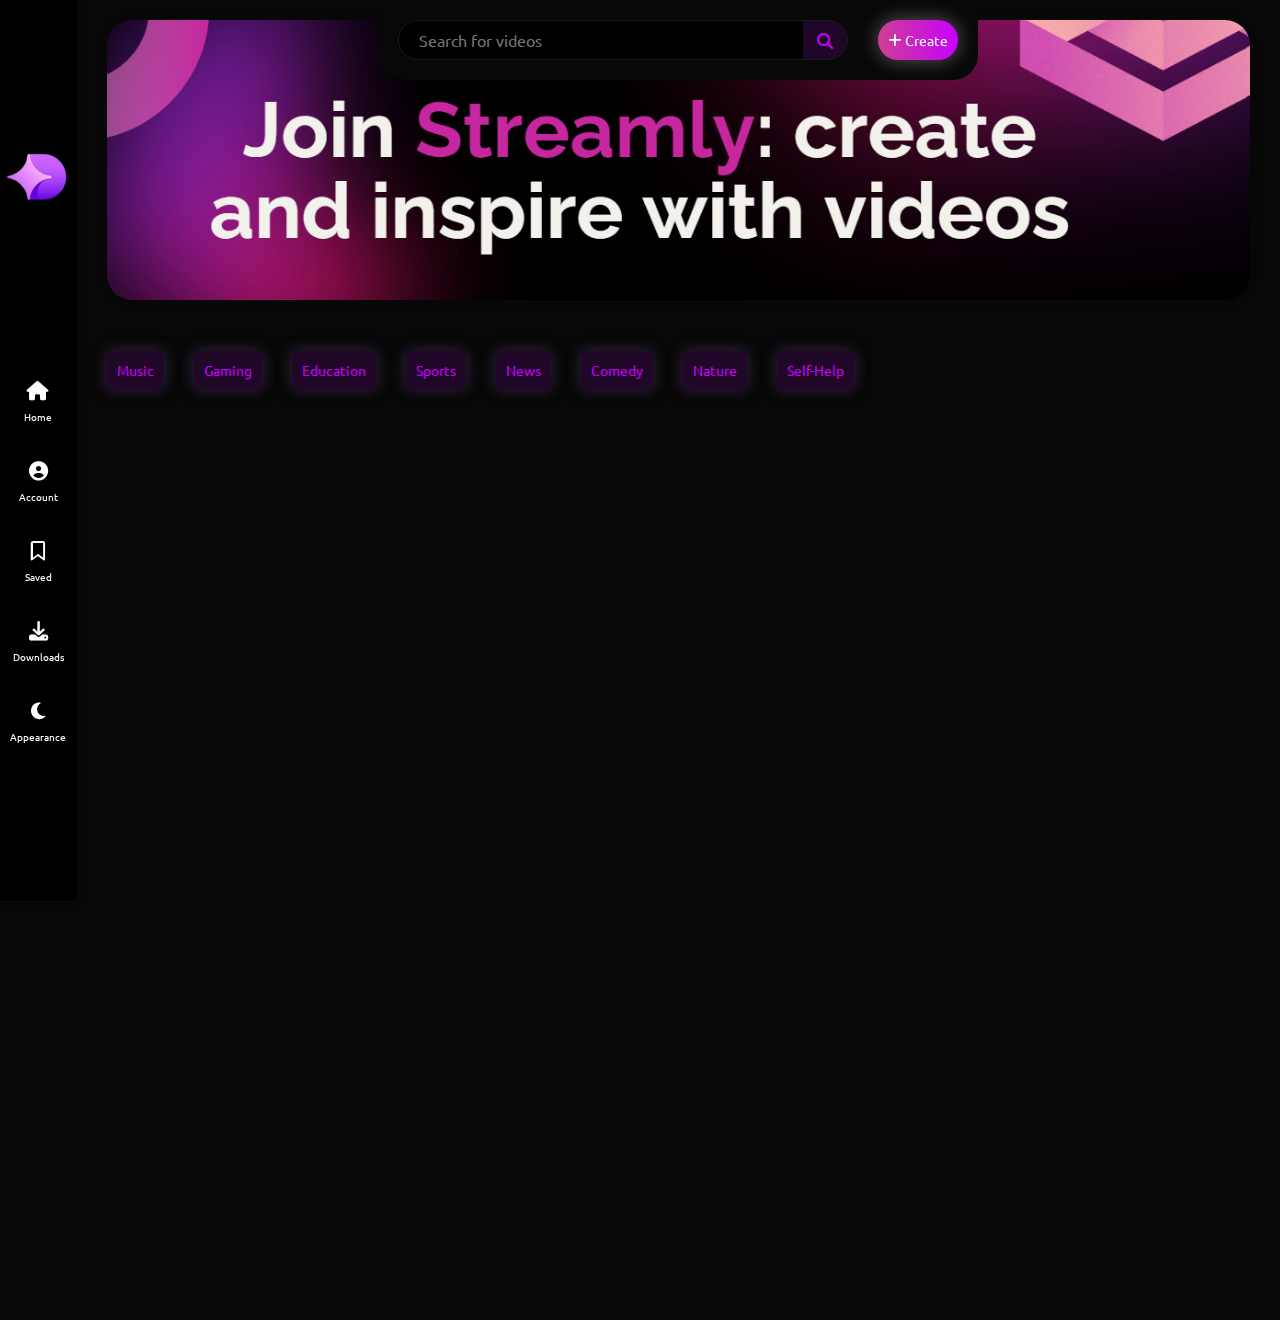
==== index.html @ 05c70534 "Updated CSS and fixed duplicates" ====
<!DOCTYPE html>
<html lang="en">
<head>
    <meta charset="UTF-8">
    <meta name="viewport" content="width=device-width, initial-scale=1.0">
    <link rel="stylesheet" href="streamly.css">
    <link rel="stylesheet" href="https://cdnjs.cloudflare.com/ajax/libs/font-awesome/6.7.2/css/all.min.css" integrity="sha512-Evv84Mr4kqVGRNSgIGL/F/aIDqQb7xQ2vcrdIwxfjThSH8CSR7PBEakCr51Ck+w+/U6swU2Im1vVX0SVk9ABhg==" crossorigin="anonymous" referrerpolicy="no-referrer" />
    <link rel="preconnect" href="https://fonts.googleapis.com">
<link rel="preconnect" href="https://fonts.gstatic.com" crossorigin>
<link href="https://fonts.googleapis.com/css2?family=Inconsolata:wght@200..900&family=Roboto+Condensed:ital,wght@0,100..900;1,100..900&family=Ubuntu:ital,wght@0,300;0,400;0,500;0,700;1,300;1,400;1,500;1,700&display=swap" rel="stylesheet">
    <title>Streamly</title>
</head>
<body>
    <section id="sidebar">
       <figure style="color:white"><div id="logo"> </div></figure>
       <div class="sidebarBtnContainer">
        <button class="sidebarBtn"><i class="fa-solid fa-house sidebarIcon"></i><div>Home</div></button>
        <button class="sidebarBtn"><i class="fa-solid fa-circle-user sidebarIcon"></i><div>Account</div></button>
        <button class="sidebarBtn"><i class="fa-regular fa-bookmark sidebarIcon"></i><div>Saved</div></button>
        <button class="sidebarBtn"><i class="fa-solid fa-download sidebarIcon"></i><div>Downloads</div></button>
        <button class="sidebarBtn" onclick="toggleMode()"><i class="fa-solid fa-moon sidebarIcon"></i><div>Appearance</div></button>
       </div>
    </section>

    <content>
       <section id="searchbarCreateSection"> 
           <section id="searchbarSection">
               <input type="text" placeholder="Search for videos">
               <button>
                   <i class="fa-solid fa-magnifying-glass"></i>
               </button>
           </section>

           <button id="createBtn" onclick="addVideo()"><i class="fa-solid fa-plus"></i> Create</button>
       </section>

       <section id="adboardSection">
         <div id="adboardOuter">
         </div>
       </section>

       <section id="filter">
         <button>Music</button>
         <button>Gaming</button>
         <button>Education</button>
         <button>Sports</button>
         <button>News</button>
         <button>Comedy</button>
         <button>Nature</button>
         <button>Self-Help</button>
       </section>

       <section id="mainVideoContainer">
               
       </section>
    </content>
<script src="streamly.js"></script>
</body>
---- streamly.css ----
*{
    box-sizing:border-box;
    margin:0;
    padding:0;
    font-family: "Ubuntu", serif;
}

:root {
    --darkerAccent: black;
    --lighterAccent:#080808;
    --border:#1b1b1b;
    --lightPurple:#c800ff;
    --darkPurple:#d000ff20;
    --pink:#cd4092;
    --text:white;
    --sideBarWidthPer:6%;
    --sideBarWidthPix:60px;
    --shadowHintPurple:#754d9806;
  }

.lightTheme{
    --darkerAccent: rgb(248, 246, 243);
    --lighterAccent: #fffdf9;
    --border: #cccccc;
    --lightPurple:#c800ff;
    --darkPurple:#d000ff20;
    --pink:#cd4092;
    --text:#636363;
    --shadowHintPurple:#754d9867;
  }


body{
    height: fit-content;
    width:100vw;
    min-height: 100vh;
    overflow-x: hidden;
    background-color: var(--lighterAccent);
    display: flex;
}

body::-webkit-scrollbar {
    width: 12px;
  }
  
  body::-webkit-scrollbar-track {
    background: var(--border); 
  }
  
  body::-webkit-scrollbar-thumb {
    background: #555;
    border-radius: 6px; 
  }

#sidebar{
    min-width: var(--sideBarWidthPix);
    position: fixed;
    z-index: 2;
    height: 100vh;
    width: var(--sideBarWidthPer);
    background-color: var(--darkerAccent);
    display: flex;
    flex-direction: column;
    align-items: center;
    justify-content: space-evenly;
    box-shadow: 0px 0px 15px var(--shadowHintPurple);
}



.sidebarBtn{
    color: var(--text);
    background-color: var(--darkerAccent);
    font-size: 0.6rem;
    font-family: "Ubuntu", serif;
    border: none;
    width: 80%;
    height: 60px;
    padding:5px 0px;
    border-radius: 10px;
    transition: background-color 0.2s ease;
    margin-top: 20px;
}

.sidebarBtn:hover{
    opacity: 1;
    background-color: var(--lighterAccent);
}
figure{
    width: 100%;
    height:60px;
    display: flex;
    justify-content: center;
    
}

#logo{
    width: 90%;
    height: 100%;
    background-image: url("images/logo.png");
    background-repeat: no-repeat;
    background-size: contain;
}

.sidebarBtnContainer{
    display: flex;
    flex-direction: column;
    align-items: center;
    justify-content: center;
    width: 100%;
    height:fit-content
}
.sidebarIcon{
    font-size: 1.2rem;
    padding-bottom: 8px;
}

content{
    min-width: 800px;
    position: relative;
    display: flex;
    flex-direction: column;
    align-items: center;
    margin-left: var(--sideBarWidthPer);
    width: calc(100% - var(--sideBarWidthPer));
    min-height: 100vh;
    height: fit-content;
}

#searchbarCreateSection{
    display: flex;
    align-items: center;
    z-index: 3;
    position: fixed;
    display: flex; 
    height: 80px;
    width: fit-content;
    background-color: var(--lighterAccent);
    border-radius: 0px 0px 25px 25px;
    padding:20px;
}

#searchbarSection{
    display: flex;
    width: 450px;
    height: 40px;
    background-color: var(--lighterAccent);
    border: 1.5px solid var(--border);
    border-radius: 20px;
    overflow: hidden;
}

#searchbarSection input{
    height: 100%;
    width: 90%;
    outline: none;
    font-family: "Ubuntu", serif;
    background-color: transparent;
    border: none;
    padding: 0px 20px;
    font-size: 1rem;
    background-color: var(--darkerAccent);
    color: white;
}

#searchbarSection button{
    height: 100%;
    width: 10%;
    background-color: var(--darkPurple);
    border: none;
    color: var(--lightPurple);
    padding: 0px 10px;
    font-size: 1rem;
}

#createBtn{
    height: 100%;
    background-image: linear-gradient(to right,var(--pink),var(--lightPurple));
    color:white;
    margin-left: 30px;
    font-family: "Ubuntu", serif;
    font-size: 0.9rem;
    border-radius: 20px;
    padding:0px 10px;
    border: none;
    box-shadow:0px 0px 20px #ffffff55;
}

#adboardSection{
    display: flex;
    justify-content: center;
    width: 100%;
    background-color:var(--lighterAccent);
    height: 500px;
}


#adboardOuter{
    display: flex;
    justify-content: center;
    border-radius: 25px 25px 25px 25px;
    width: 100%;
    height: 100%;
    background-color: rgb(129, 129, 129); 
    background-image: url("images/advertise1.png");  
    background-repeat: no-repeat;
    background-size: cover;
    box-shadow: 0px 0px 15px var(--shadowHintPurple);
}

#adboardSection{
    display: flex;
    justify-content: center;
    width: 95%;
    padding: 20px 0px 0px 0px;
    height: 300px;
    background-color: var(--lighterAccent);
}

#filter{
 display: flex;
 align-items: center;
 padding: 0px 0px 0px 0px;
 width: 95%;
 margin-top: 40px;
 margin-bottom: 20px;
 height: 60px;
 background-color: var(--lighterAccent);
}

#filter button{
    font-size: 0.9rem;
    margin-right: 30px;
    padding: 10px;
    background-color: var(--darkPurple);
    border-radius: 5px;
    border: none;
    box-shadow: 0px 0px 15px rgba(117, 77, 152, 0.404);
    color: var(--lightPurple);

}

#mainVideoContainer{
    width: 95%;
    padding: 20px 0px 0px 0px;
    height:fit-content;min-height: 100vh;
    display: grid;
    grid-template-columns: 1fr 1fr 1fr;
    gap: 30px;  
    background-color: transparent;
}


.newVideo{
 background-color: white;
 height: 400px;
}


*{
    box-sizing:border-box;
    margin:0;
    padding:0;
    font-family: "Ubuntu", serif;
}
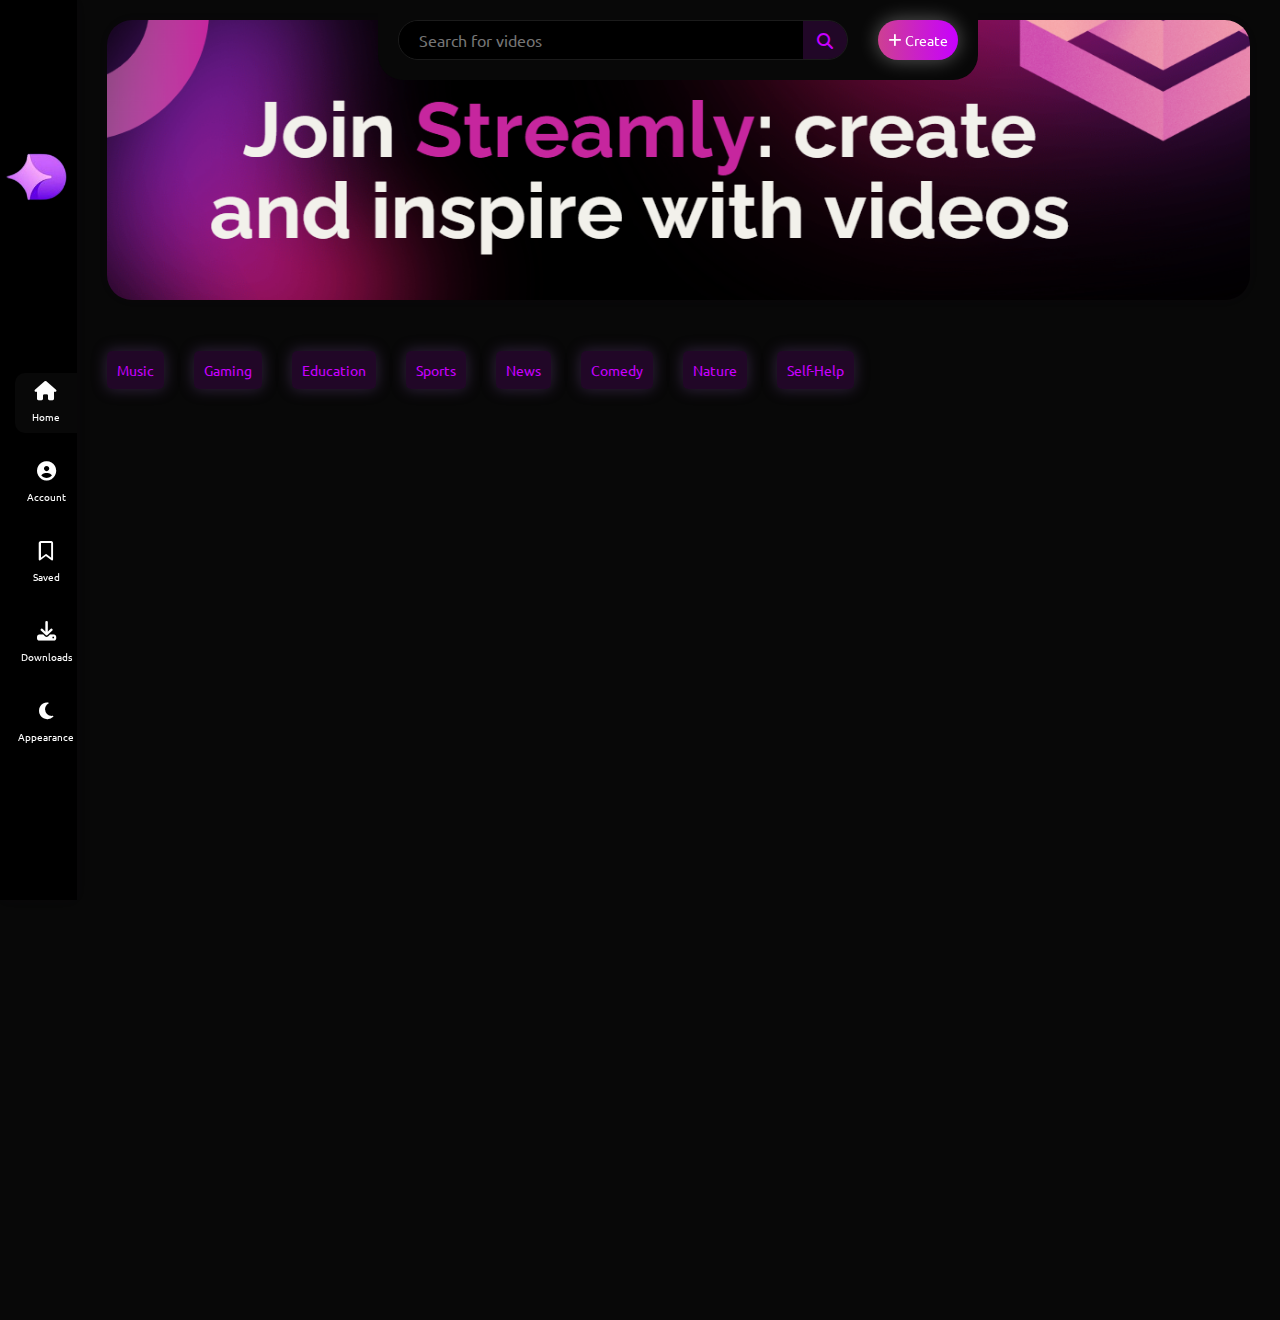
==== commit e019ba80: "minor css change" ====
--- a/index.html
+++ b/index.html
@@ -15,12 +15,11 @@
     <section id="sidebar">
        <figure style="color:white"><div id="logo"> </div></figure>
        <div class="sidebarBtnContainer">
-        <button class="sidebarBtn"><i class="fa-solid fa-house sidebarIcon"></i><div>Home</div></button>
-        <button class="sidebarBtn"><i class="fa-solid fa-circle-user sidebarIcon"></i><div>Account</div></button>
-        <button class="sidebarBtn"><i class="fa-regular fa-bookmark sidebarIcon"></i><div>Saved</div></button>
-        <button class="sidebarBtn"><i class="fa-solid fa-download sidebarIcon"></i><div>Downloads</div></button>
-        <button class="sidebarBtn" onclick="toggleMode()"><i class="fa-solid fa-moon sidebarIcon"></i><div>Appearance</div></button>
-       </div>
+        <button class="sidebarBtn" id="primeBtn"><i class="fa-solid fa-house sidebarIcon"></i><div>Home</div></button>
+        <button class="sidebarBtn"  id="accountBtn"><i class="fa-solid fa-circle-user sidebarIcon"></i><div>Account</div></button>
+        <button class="sidebarBtn"  id="savedBtn"><i class="fa-regular fa-bookmark sidebarIcon"></i><div>Saved</div></button>
+        <button class="sidebarBtn"  id="downloadsBtn"><i class="fa-solid fa-download sidebarIcon"></i><div>Downloads</div></button>
+        <button class="sidebarBtn"  id="appearanceBtn" onclick="toggleMode()"><i class="fa-solid fa-moon sidebarIcon"></i><div>Appearance</div></button>
     </section>
 
     <content>
--- a/streamly.css
+++ b/streamly.css
@@ -67,8 +67,6 @@
     box-shadow: 0px 0px 15px var(--shadowHintPurple);
 }
 
-
-
 .sidebarBtn{
     color: var(--text);
     background-color: var(--darkerAccent);
@@ -83,10 +81,11 @@
     margin-top: 20px;
 }
 
-.sidebarBtn:hover{
-    opacity: 1;
-    background-color: var(--lighterAccent);
-}
+#primeBtn{
+background-color: var(--lighterAccent);
+border-radius: 10px 0px 0px 10px;
+}
+
 figure{
     width: 100%;
     height:60px;
@@ -106,7 +105,7 @@
 .sidebarBtnContainer{
     display: flex;
     flex-direction: column;
-    align-items: center;
+    align-items: flex-end;
     justify-content: center;
     width: 100%;
     height:fit-content
@@ -173,6 +172,7 @@
     padding: 0px 10px;
     font-size: 1rem;
 }
+
 
 #createBtn{
     height: 100%;
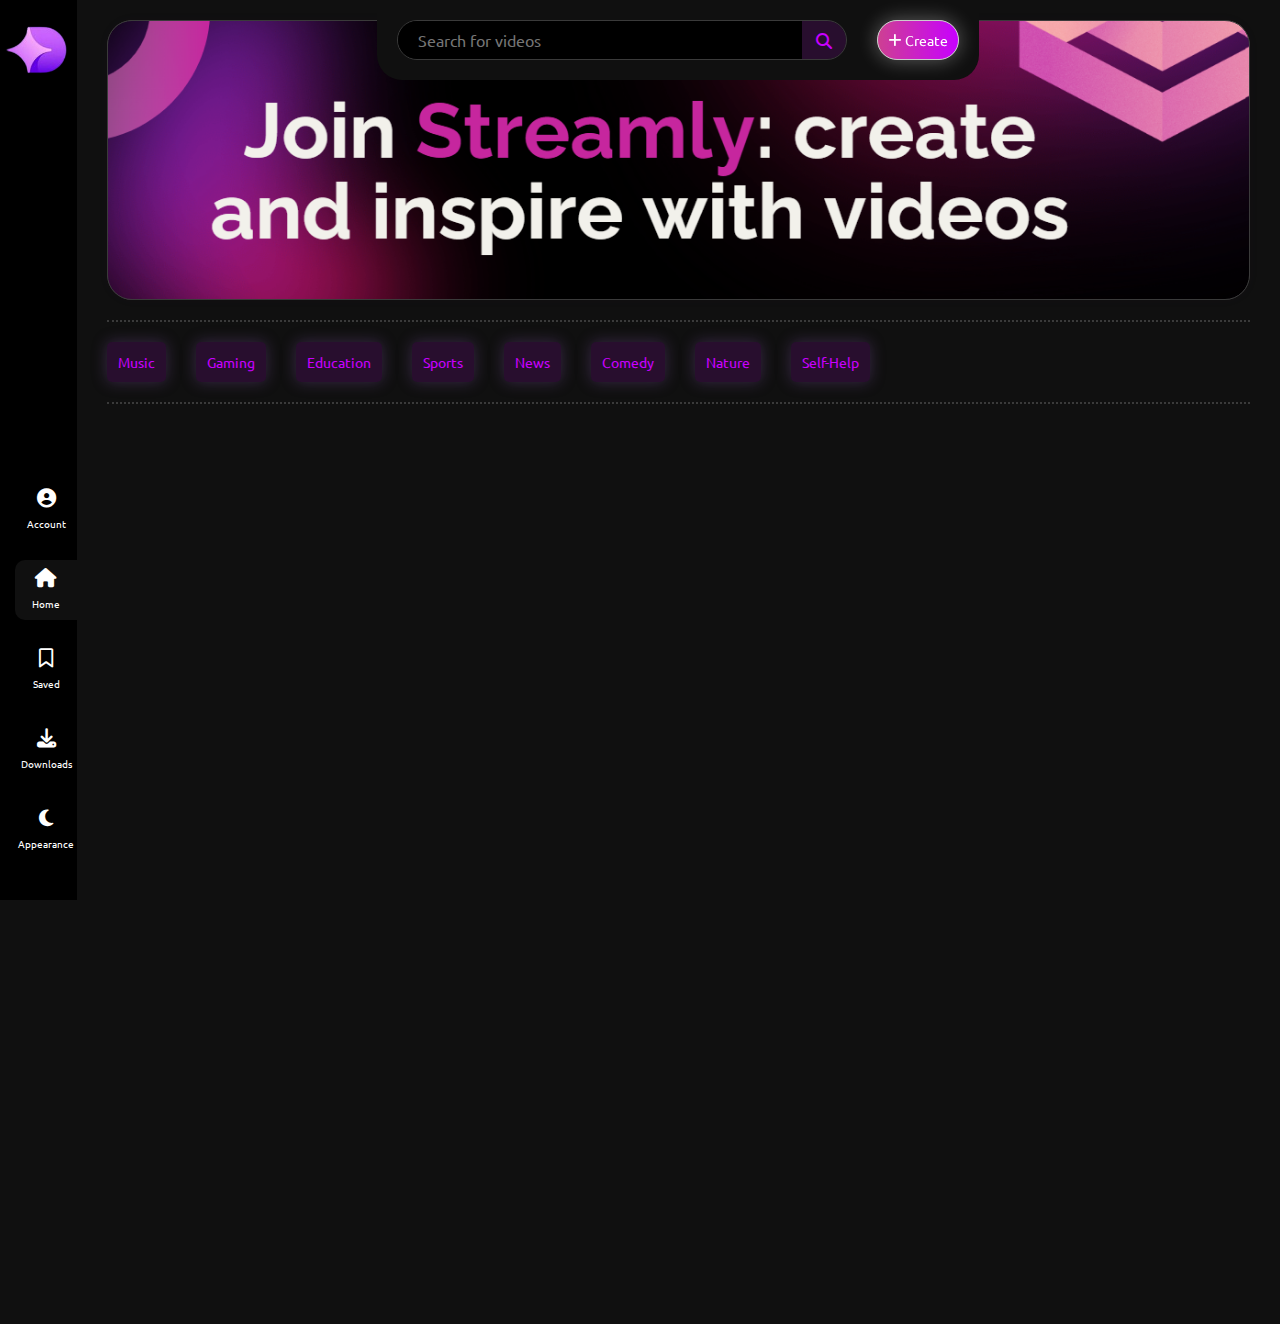
==== commit 11e47bed: "ui upgrade animations" ====
--- a/index.html
+++ b/index.html
@@ -12,11 +12,12 @@
     <title>Streamly</title>
 </head>
 <body>
+
     <section id="sidebar">
-       <figure style="color:white"><div id="logo"> </div></figure>
+       <figure style="color:white"><div id="logo"></div></figure>
        <div class="sidebarBtnContainer">
+        <button class="sidebarBtn"  id="accountBtn"><i class="fa-solid fa-circle-user sidebarIcon"></i><div>Account</div></button>
         <button class="sidebarBtn" id="primeBtn"><i class="fa-solid fa-house sidebarIcon"></i><div>Home</div></button>
-        <button class="sidebarBtn"  id="accountBtn"><i class="fa-solid fa-circle-user sidebarIcon"></i><div>Account</div></button>
         <button class="sidebarBtn"  id="savedBtn"><i class="fa-regular fa-bookmark sidebarIcon"></i><div>Saved</div></button>
         <button class="sidebarBtn"  id="downloadsBtn"><i class="fa-solid fa-download sidebarIcon"></i><div>Downloads</div></button>
         <button class="sidebarBtn"  id="appearanceBtn" onclick="toggleMode()"><i class="fa-solid fa-moon sidebarIcon"></i><div>Appearance</div></button>
@@ -25,7 +26,7 @@
     <content>
        <section id="searchbarCreateSection"> 
            <section id="searchbarSection">
-               <input type="text" placeholder="Search for videos">
+               <input type="text" id="searchInput" placeholder="Search for videos">
                <button>
                    <i class="fa-solid fa-magnifying-glass"></i>
                </button>
--- a/streamly.css
+++ b/streamly.css
@@ -8,8 +8,8 @@
 
 :root {
     --darkerAccent: black;
-    --lighterAccent:#080808;
-    --border:#1b1b1b;
+    --lighterAccent:#101010;
+    --border:#3a3a3a;
     --lightPurple:#c800ff;
     --darkPurple:#d000ff20;
     --pink:#cd4092;
@@ -20,15 +20,16 @@
   }
 
 .lightTheme{
-    --darkerAccent: rgb(248, 246, 243);
-    --lighterAccent: #fffdf9;
-    --border: #cccccc;
+    --darkerAccent: #f0ece8;
+    --lighterAccent: white;
+    --border: #c8c8c8;
     --lightPurple:#c800ff;
-    --darkPurple:#d000ff20;
+    --darkPurple:#d5a4e093;
     --pink:#cd4092;
     --text:#636363;
     --shadowHintPurple:#754d9867;
   }
+
 
 
 body{
@@ -54,6 +55,8 @@
   }
 
 #sidebar{
+    padding: 20px 0px 40px 0px;
+    border: none;
     min-width: var(--sideBarWidthPix);
     position: fixed;
     z-index: 2;
@@ -63,13 +66,13 @@
     display: flex;
     flex-direction: column;
     align-items: center;
-    justify-content: space-evenly;
-    box-shadow: 0px 0px 15px var(--shadowHintPurple);
+    justify-content: space-between;
+    
 }
 
 .sidebarBtn{
     color: var(--text);
-    background-color: var(--darkerAccent);
+    background-color: transparent;
     font-size: 0.6rem;
     font-family: "Ubuntu", serif;
     border: none;
@@ -101,6 +104,27 @@
     background-repeat: no-repeat;
     background-size: contain;
 }
+#logo:hover{
+    animation: shake 0.6s ease;
+}
+
+@keyframes shake{
+    0%{
+      transform:rotate(0deg);
+     }
+    25%{
+      transform:rotate(15deg);
+    }
+    50%{
+      transform:rotate(-15deg);
+    }
+    75%{
+      transform:rotate(15deg);
+    }
+    100%{
+      transform:rotate(0deg);
+    }
+  }
 
 .sidebarBtnContainer{
     display: flex;
@@ -150,7 +174,7 @@
     overflow: hidden;
 }
 
-#searchbarSection input{
+#searchInput{
     height: 100%;
     width: 90%;
     outline: none;
@@ -162,6 +186,10 @@
     background-color: var(--darkerAccent);
     color: white;
 }
+  
+  
+
+
 
 #searchbarSection button{
     height: 100%;
@@ -185,7 +213,11 @@
     padding:0px 10px;
     border: none;
     box-shadow:0px 0px 20px #ffffff55;
-}
+    border: 1.5px solid #cccccc;
+    transition: 2s ease;
+}
+
+
 
 #adboardSection{
     display: flex;
@@ -197,6 +229,7 @@
 
 
 #adboardOuter{
+    border: 1.5px solid #3a3a3a;
     display: flex;
     justify-content: center;
     border-radius: 25px 25px 25px 25px;
@@ -221,12 +254,14 @@
 #filter{
  display: flex;
  align-items: center;
- padding: 0px 0px 0px 0px;
+ padding: 40px 0px 40px 0px;
  width: 95%;
- margin-top: 40px;
+ margin-top: 20px;
  margin-bottom: 20px;
  height: 60px;
  background-color: var(--lighterAccent);
+ border-top: 2px dotted var(--border);
+ border-bottom: 2px dotted var(--border);
 }
 
 #filter button{
@@ -235,10 +270,14 @@
     padding: 10px;
     background-color: var(--darkPurple);
     border-radius: 5px;
-    border: none;
+    border:  1.5px solid transparent;
     box-shadow: 0px 0px 15px rgba(117, 77, 152, 0.404);
     color: var(--lightPurple);
-
+    transition: border-color 0.4s ease;
+
+}
+#filter button:hover{
+    border: 1.5px solid var(--lightPurple);
 }
 
 #mainVideoContainer{
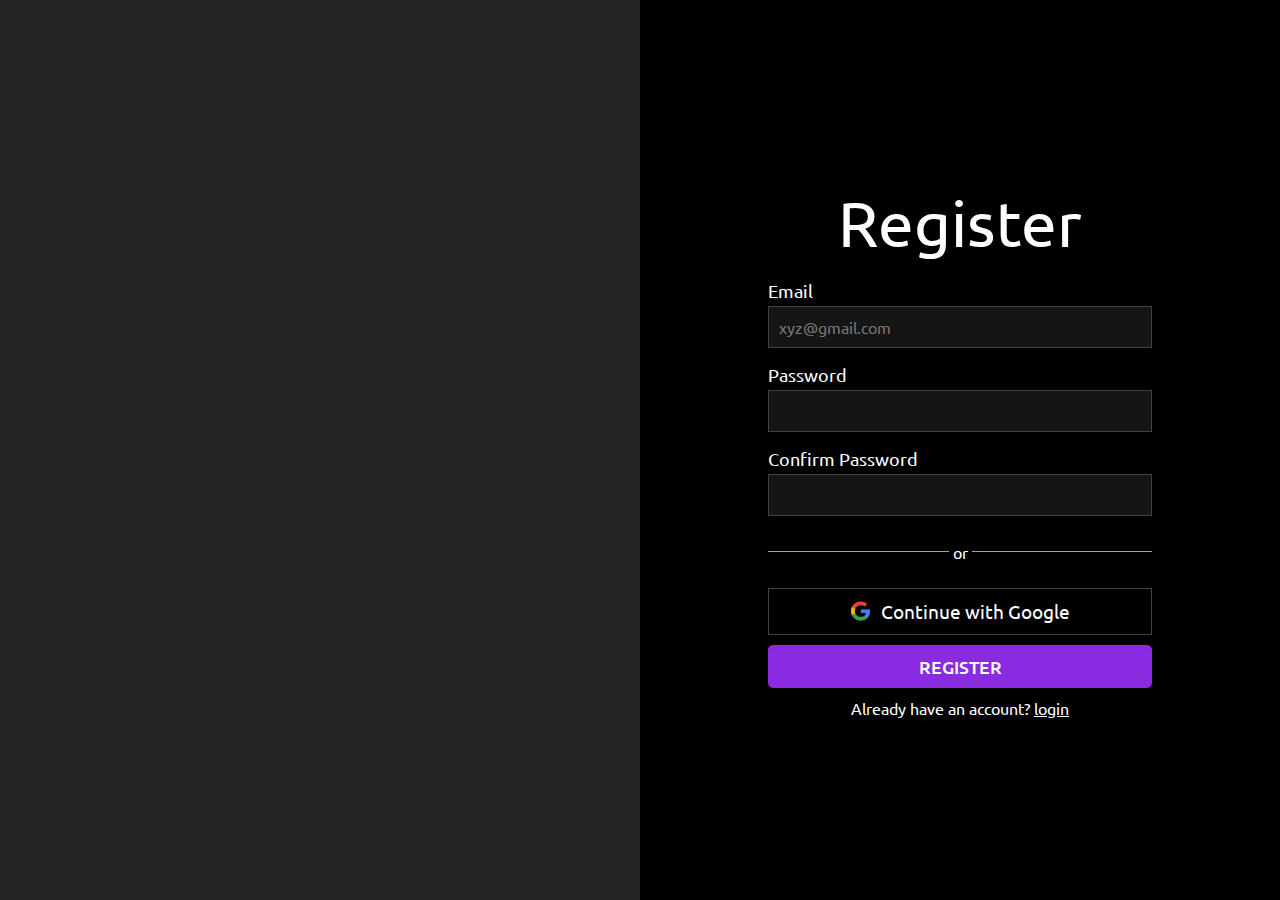
==== commit eab7329d: "f" ====
--- a/index.html
+++ b/index.html
@@ -1,60 +1,49 @@
-
 <!DOCTYPE html>
 <html lang="en">
 <head>
     <meta charset="UTF-8">
     <meta name="viewport" content="width=device-width, initial-scale=1.0">
-    <link rel="stylesheet" href="streamly.css">
-    <link rel="stylesheet" href="https://cdnjs.cloudflare.com/ajax/libs/font-awesome/6.7.2/css/all.min.css" integrity="sha512-Evv84Mr4kqVGRNSgIGL/F/aIDqQb7xQ2vcrdIwxfjThSH8CSR7PBEakCr51Ck+w+/U6swU2Im1vVX0SVk9ABhg==" crossorigin="anonymous" referrerpolicy="no-referrer" />
+    <link rel="stylesheet" href="loginregister.css">
     <link rel="preconnect" href="https://fonts.googleapis.com">
-<link rel="preconnect" href="https://fonts.gstatic.com" crossorigin>
-<link href="https://fonts.googleapis.com/css2?family=Inconsolata:wght@200..900&family=Roboto+Condensed:ital,wght@0,100..900;1,100..900&family=Ubuntu:ital,wght@0,300;0,400;0,500;0,700;1,300;1,400;1,500;1,700&display=swap" rel="stylesheet">
-    <title>Streamly</title>
+    <link rel="preconnect" href="https://fonts.gstatic.com" crossorigin>
+    <link href="https://fonts.googleapis.com/css2?family=Inconsolata:wght@200..900&family=Roboto+Condensed:ital,wght@0,100..900;1,100..900&family=Ubuntu:ital,wght@0,300;0,400;0,500;0,700;1,300;1,400;1,500;1,700&display=swap" rel="stylesheet">
+    <title>Register-Streamly</title>
 </head>
 <body>
+    <div class="backgroundImage">
+        <div id="logo"></div>
+    </div>
+    <div class="loginSide">
+        <p class="loginRegisterTitle">Register</p>
+        <div class="formContainer">
+            <form class="loginForm">
+                <div class="inputGroup">
+                    <label for="email">Email</label>
+                    <input id="email" type="email" placeholder="xyz@gmail.com">
+                </div>
+                <div class="inputGroup">
+                    <label for="password">Password</label>
+                    <input id="password" type="password">
+                </div>
+                <div class="inputGroup">
+                    <label for="password">Confirm Password</label>
+                    <input id="confirm password" type="password">
+                </div>
 
-    <section id="sidebar">
-       <figure style="color:white"><div id="logo"></div></figure>
-       <div class="sidebarBtnContainer">
-        <button class="sidebarBtn"  id="accountBtn"><i class="fa-solid fa-circle-user sidebarIcon"></i><div>Account</div></button>
-        <button class="sidebarBtn" id="primeBtn"><i class="fa-solid fa-house sidebarIcon"></i><div>Home</div></button>
-        <button class="sidebarBtn"  id="savedBtn"><i class="fa-regular fa-bookmark sidebarIcon"></i><div>Saved</div></button>
-        <button class="sidebarBtn"  id="downloadsBtn"><i class="fa-solid fa-download sidebarIcon"></i><div>Downloads</div></button>
-        <button class="sidebarBtn"  id="appearanceBtn" onclick="toggleMode()"><i class="fa-solid fa-moon sidebarIcon"></i><div>Appearance</div></button>
-    </section>
+                <div class="or">
+                    <span class="line"></span><p>&nbsp;or&nbsp;</p><span class="line"></span>
+                </div>
 
-    <content>
-       <section id="searchbarCreateSection"> 
-           <section id="searchbarSection">
-               <input type="text" id="searchInput" placeholder="Search for videos">
-               <button>
-                   <i class="fa-solid fa-magnifying-glass"></i>
-               </button>
-           </section>
-
-           <button id="createBtn" onclick="addVideo()"><i class="fa-solid fa-plus"></i> Create</button>
-       </section>
-
-       <section id="adboardSection">
-         <div id="adboardOuter">
-         </div>
-       </section>
-
-       <section id="filter">
-         <button>Music</button>
-         <button>Gaming</button>
-         <button>Education</button>
-         <button>Sports</button>
-         <button>News</button>
-         <button>Comedy</button>
-         <button>Nature</button>
-         <button>Self-Help</button>
-       </section>
-
-       <section id="mainVideoContainer">
-               
-       </section>
-    </content>
-<script src="streamly.js"></script>
+                <div class="googleButton">
+                    <div class="googleIcon"></div><p>Continue with Google</p>
+                </div>
+                
+                <button type="submit" class="registerlogin">
+                    <a href="home.html">REGISTER</a>
+                </button>
+                <p class="registerLink">Already have an account? <a href="login.html">login</a></p>
+            </form>
+        </div>
+    </div>
 </body>
-
+</html>
--- a/loginregister.css
+++ b/loginregister.css
@@ -0,0 +1,161 @@
+*{
+    margin:0;
+    padding:0;
+    box-sizing: border-box;
+    font-family: "Ubuntu", serif;
+    color: white;
+}
+
+body {
+    display: flex;
+    padding: 0;
+    margin: 0;
+    overflow-y: hidden;
+}
+
+.backgroundImage {
+    overflow: hidden;
+    display: flex;
+    justify-content: center;
+    align-items: center;
+    position: relative;
+    background-image: url('background.jpg');
+    background-color: #232323;
+    background-repeat: no-repeat;
+    background-size: cover;
+    width: 50%;
+    height: 100vh;
+}
+
+.loginSide {
+    box-shadow: 0px 0px 12px 5px #3232327c;
+    background-color: black;
+    display: flex;
+    align-items: center;
+    justify-content: center;
+    flex-direction: column;
+    width: 50%;
+    height: 100vh;
+}
+
+.loginRegisterTitle {
+   
+    font-size: 4rem;
+    margin-bottom: 20px;
+}
+
+.formContainer {
+    display: flex;
+    justify-content: space-around;
+    height: fit-content;
+    width: 100%;
+}
+
+.loginForm {
+    display: flex;
+    flex-direction: column;
+    width: 60%;
+    height: 100%;
+    justify-content: center;
+}
+
+.inputGroup {
+    display: flex;
+    flex-direction: column;
+    margin-bottom: 1rem;
+}
+
+.inputGroup input{
+    outline:none;
+    background-color: #151515;
+}
+
+.inputGroup label {
+    font-size: 1.1rem;
+    margin-bottom: 5px;
+}
+
+.inputGroup input {
+    width: 100%;
+    font-size: 1rem;
+    padding: 10px;
+    box-sizing: border-box;
+    border: 1px solid #424242;
+}
+
+.registerlogin{
+    background-color: blueviolet;
+    padding: 10px;
+    border: none;
+    border-radius: 5px;
+    font-weight: 500;
+    font-size: 1.1rem;
+    cursor: pointer;
+    margin-bottom: 10px;
+}
+
+.registerlogin a {
+    text-decoration: none;
+    
+}
+
+.registerLink {
+    font-size: 1rem;
+    text-align: center;
+}
+
+.googleIcon{
+    width:20px;
+    height:20px;
+    background-image: url("images/googleIcon.png");
+    background-size: contain;
+    background-repeat: no-repeat;
+}
+.googleButton{
+    display: flex;
+    justify-content: center;
+    align-items: center;
+    padding: 10px;
+    border: 1px solid #424242;
+    margin-bottom: 10px;
+}
+.googleButton p{
+    padding-left: 10px;
+    width: fit-content;
+    font-size: 1.2rem;
+}
+
+.or{
+    display: flex;
+    align-items: center;
+    width: 100%;
+    color: #a5a5a5;
+    margin:10px 0px 26px 0px;
+}
+.line{
+    display: inline-block;
+    background-color: #a5a5a5;
+    height: 1px;
+    flex:1;
+}
+
+/* #logo{
+    position: absolute;
+    background-color: #531398;
+    width: 100px;
+    height: 100px;
+    border-radius: 50%;
+    background-size: contain;
+    background-repeat: no-repeat;
+    animation: fall 5s ease-in-out forwards infinite;
+} */
+
+@keyframes fall{
+    0% {
+    
+    }
+    
+    50%{
+       
+    }
+  }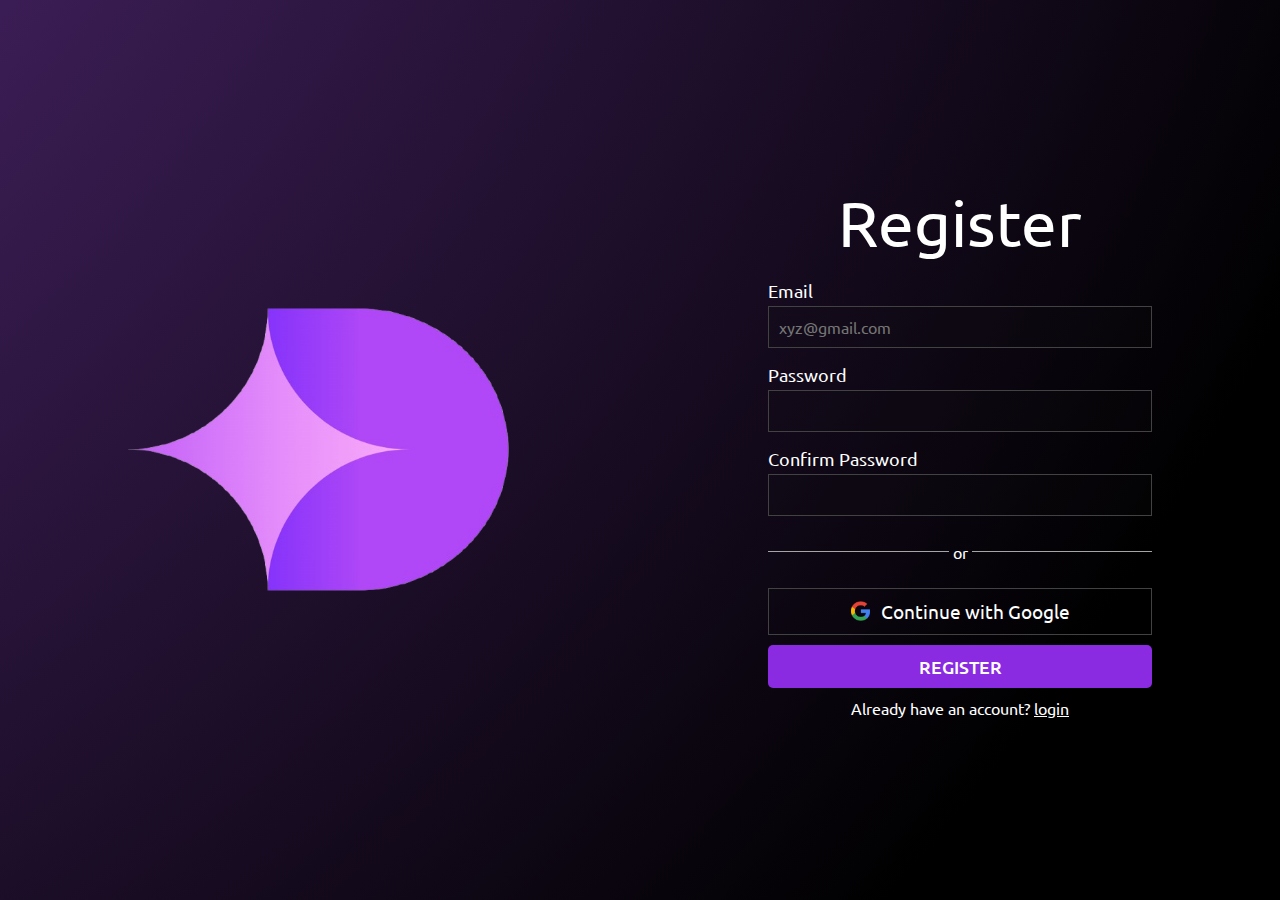
==== commit 15f82ad0: "login register page animation trial" ====
--- a/index.html
+++ b/index.html
@@ -11,7 +11,9 @@
 </head>
 <body>
     <div class="backgroundImage">
-        <div id="logo"></div>
+        <div id="logoContainer">
+            <div id="logo"></div>
+        </div>
     </div>
     <div class="loginSide">
         <p class="loginRegisterTitle">Register</p>
@@ -37,10 +39,12 @@
                 <div class="googleButton">
                     <div class="googleIcon"></div><p>Continue with Google</p>
                 </div>
+              
+                <button type="button" class="registerlogin" onclick="location.href='home.html'">
+                    REGISTER
+                </button>
                 
-                <button type="submit" class="registerlogin">
-                    <a href="home.html">REGISTER</a>
-                </button>
+                
                 <p class="registerLink">Already have an account? <a href="login.html">login</a></p>
             </form>
         </div>
--- a/loginregister.css
+++ b/loginregister.css
@@ -11,7 +11,13 @@
     padding: 0;
     margin: 0;
     overflow-y: hidden;
-}
+    background-color: black;
+    background-image: radial-gradient(circle at -90% -100%, #803fb8, black 90%);
+    animation: pulse 3s infinite ease-in-out;
+    background-repeat: no-repeat;
+    background-size: cover;
+}
+
 
 .backgroundImage {
     overflow: hidden;
@@ -19,17 +25,29 @@
     justify-content: center;
     align-items: center;
     position: relative;
-    background-image: url('background.jpg');
-    background-color: #232323;
-    background-repeat: no-repeat;
-    background-size: cover;
+    background-color: transparent; 
     width: 50%;
     height: 100vh;
 }
 
+#logoContainer{
+ width: 60%;
+ height: fit-content;
+ animation: appear 2s ease-out;
+}
+
+
+#logo{
+    background-image: url(images/logo.png);
+    width: 100%;
+    background-size: contain;
+    background-repeat: no-repeat;
+    aspect-ratio: 186/149;
+    animation: bounce 3s infinite ease-in-out;
+}
+
 .loginSide {
-    box-shadow: 0px 0px 12px 5px #3232327c;
-    background-color: black;
+    background-color: transparent;
     display: flex;
     align-items: center;
     justify-content: center;
@@ -67,7 +85,7 @@
 
 .inputGroup input{
     outline:none;
-    background-color: #151515;
+    background-color: #1515152a;
 }
 
 .inputGroup label {
@@ -150,12 +168,36 @@
     animation: fall 5s ease-in-out forwards infinite;
 } */
 
-@keyframes fall{
+@keyframes appear{
+    0%{
+      transform:translateY(-500px) scale(0) rotate(-180deg);
+      
+     }
+    100%{
+      transform:translateY(0px) scale(1) rotate(-360deg);
+    }
+  }
+
+  @keyframes pulse {
     0% {
-    
-    }
-    
-    50%{
-       
-    }
-  }+        background-size: 100% 100%;
+    }
+    50% {
+        background-size: 100% 300%;
+    }
+    100% {
+        background-size: 100% 100%;
+    }
+}
+
+@keyframes bounce{
+    0% {
+        transform: translateY(0px);
+    }
+    50% {
+        transform: translateY(20px);
+    }
+    100% {
+        transform: translateY(0px);
+    }
+}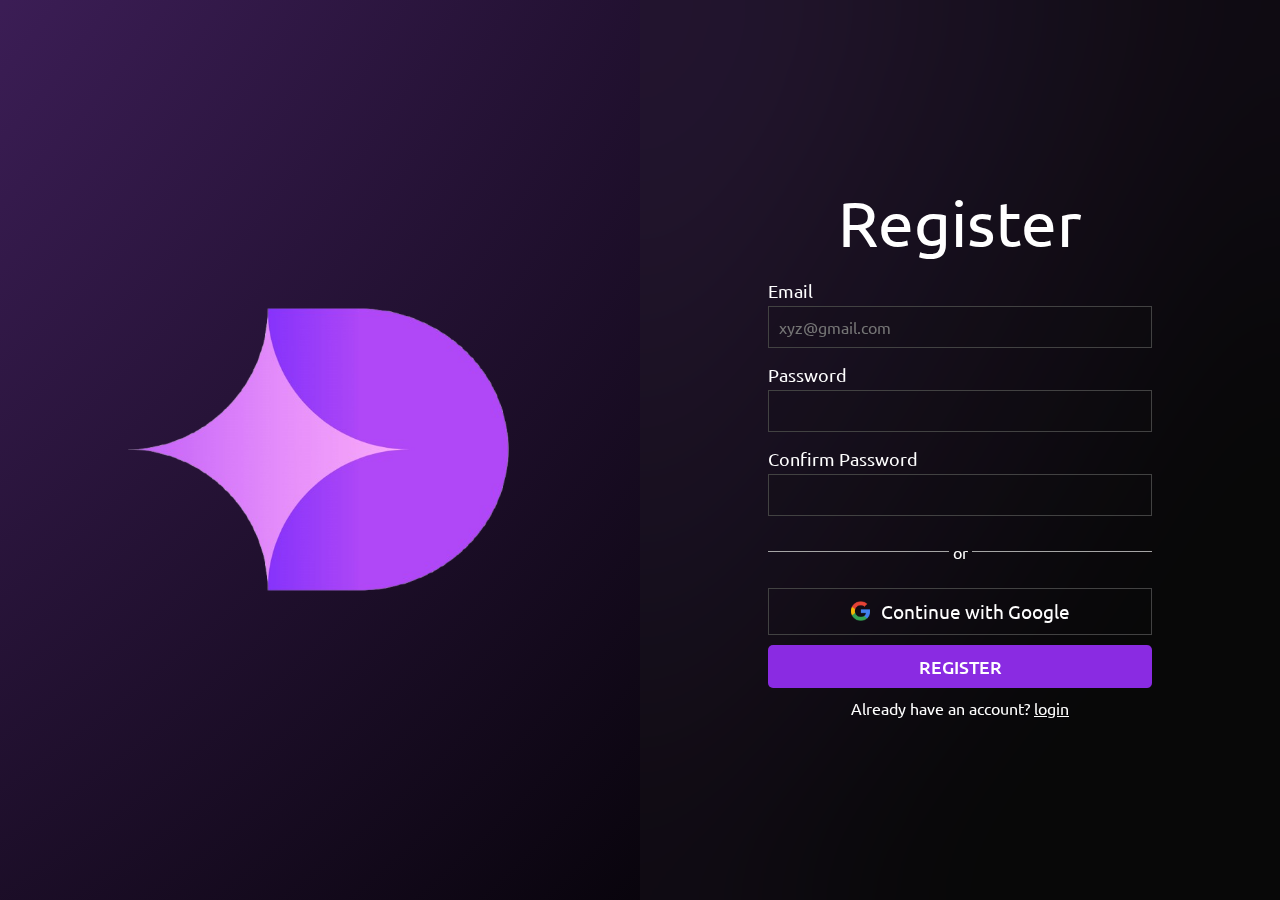
==== commit 305ebedc: "--" ====
--- a/index.html
+++ b/index.html
@@ -21,6 +21,7 @@
             <form class="loginForm">
                 <div class="inputGroup">
                     <label for="email">Email</label>
+                
                     <input id="email" type="email" placeholder="xyz@gmail.com">
                 </div>
                 <div class="inputGroup">
--- a/loginregister.css
+++ b/loginregister.css
@@ -33,7 +33,7 @@
 #logoContainer{
  width: 60%;
  height: fit-content;
- animation: appear 2s ease-out;
+ animation: appear 1.5s ease-out;
 }
 
 
@@ -47,7 +47,8 @@
 }
 
 .loginSide {
-    background-color: transparent;
+    background-color: rgba(103, 103, 103, 0.073);
+    backdrop-filter: blur(90px);
     display: flex;
     align-items: center;
     justify-content: center;
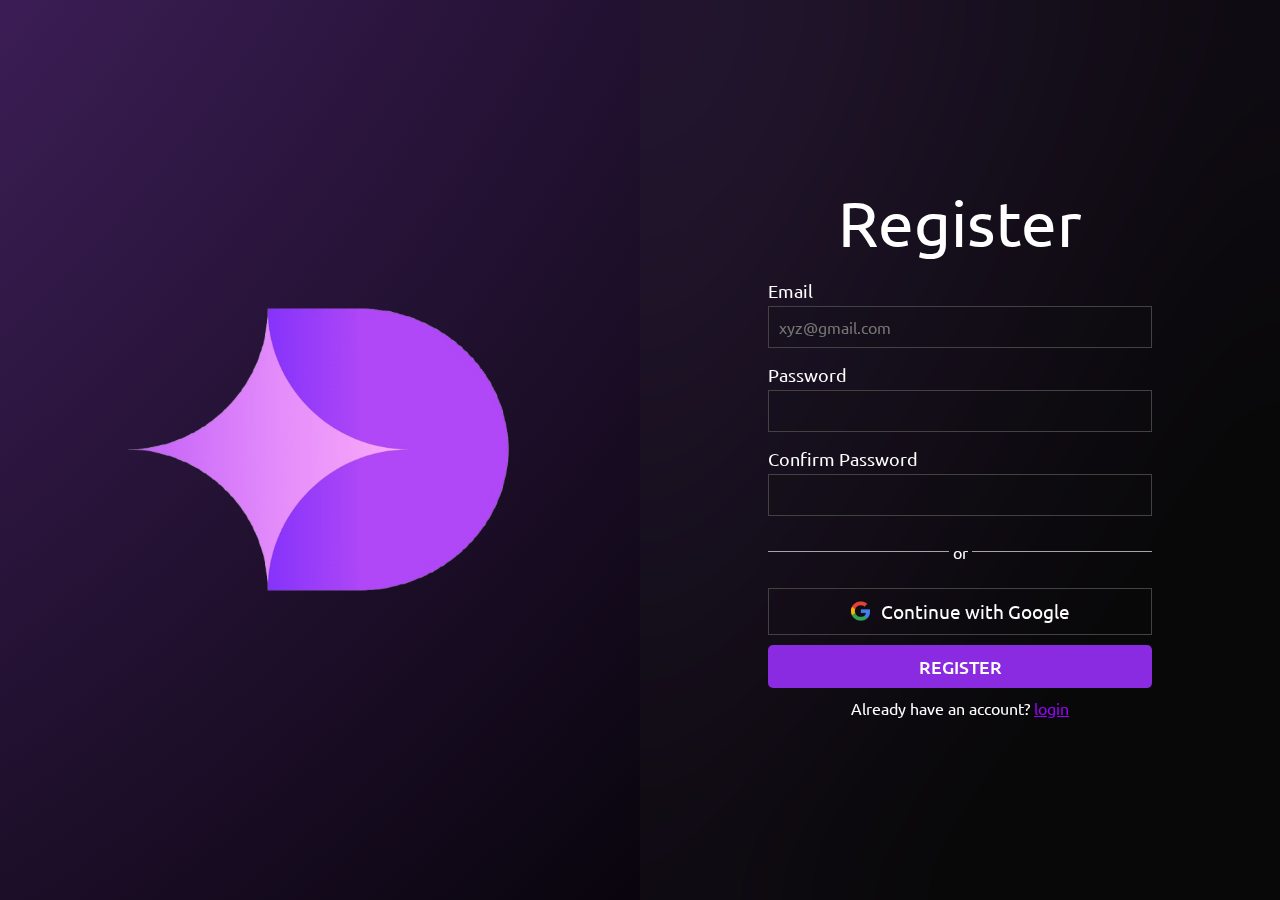
==== commit 6ae72583: "-" ====
--- a/index.html
+++ b/index.html
@@ -6,8 +6,9 @@
     <link rel="stylesheet" href="loginregister.css">
     <link rel="preconnect" href="https://fonts.googleapis.com">
     <link rel="preconnect" href="https://fonts.gstatic.com" crossorigin>
+    <link rel="icon" href="images/logo.png" type="image/x-icon">
     <link href="https://fonts.googleapis.com/css2?family=Inconsolata:wght@200..900&family=Roboto+Condensed:ital,wght@0,100..900;1,100..900&family=Ubuntu:ital,wght@0,300;0,400;0,500;0,700;1,300;1,400;1,500;1,700&display=swap" rel="stylesheet">
-    <title>Register-Streamly</title>
+    <title>Sign up - Streamly</title>
 </head>
 <body>
     <div class="backgroundImage">
--- a/loginregister.css
+++ b/loginregister.css
@@ -6,6 +6,22 @@
     color: white;
 }
 
+:root {
+    --darkerAccent: black;
+    --lighterAccent:#101010;
+    --border:#3a3a3a;
+    --lightPurple:#9900ff;
+    --darkPurple:#9500ff20;
+    --violet:#7f40cd;
+    --text:white;
+    --sideBarWidthPer:6%;
+    --sideBarWidthPix:70px;
+    --shadowHintPurple:#754d9806;
+  }
+
+a{
+    color: var(--lightPurple);
+}
 body {
     display: flex;
     padding: 0;
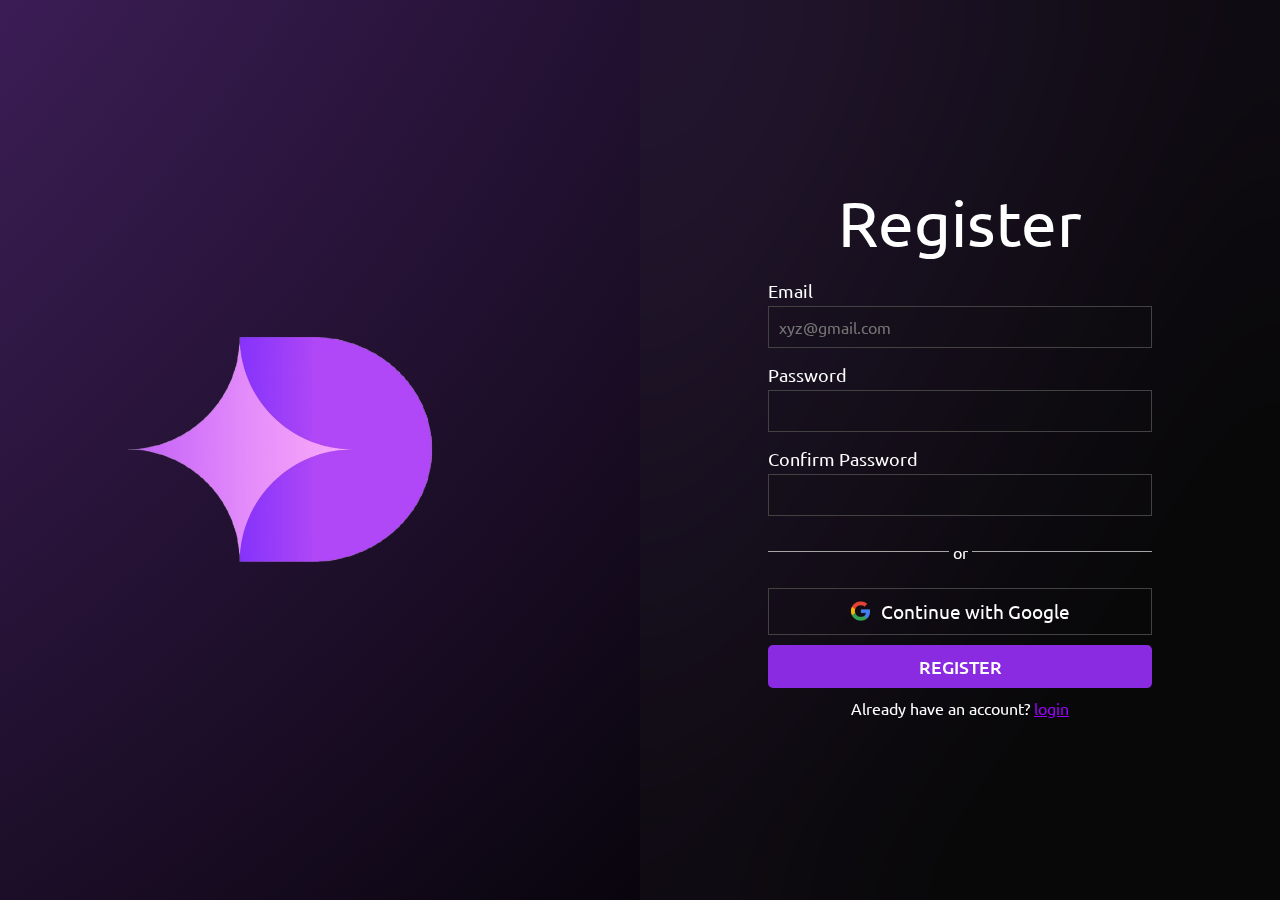
==== commit 9d59ce5c: "-" ====
--- a/index.html
+++ b/index.html
@@ -11,6 +11,7 @@
     <title>Sign up - Streamly</title>
 </head>
 <body>
+ 
     <div class="backgroundImage">
         <div id="logoContainer">
             <div id="logo"></div>
@@ -51,5 +52,6 @@
             </form>
         </div>
     </div>
+
 </body>
 </html>
--- a/loginregister.css
+++ b/loginregister.css
@@ -55,7 +55,7 @@
 
 #logo{
     background-image: url(images/logo.png);
-    width: 100%;
+    width: 80%;
     background-size: contain;
     background-repeat: no-repeat;
     aspect-ratio: 186/149;
@@ -217,4 +217,8 @@
     100% {
         transform: translateY(0px);
     }
-}+}
+
+
+
+  